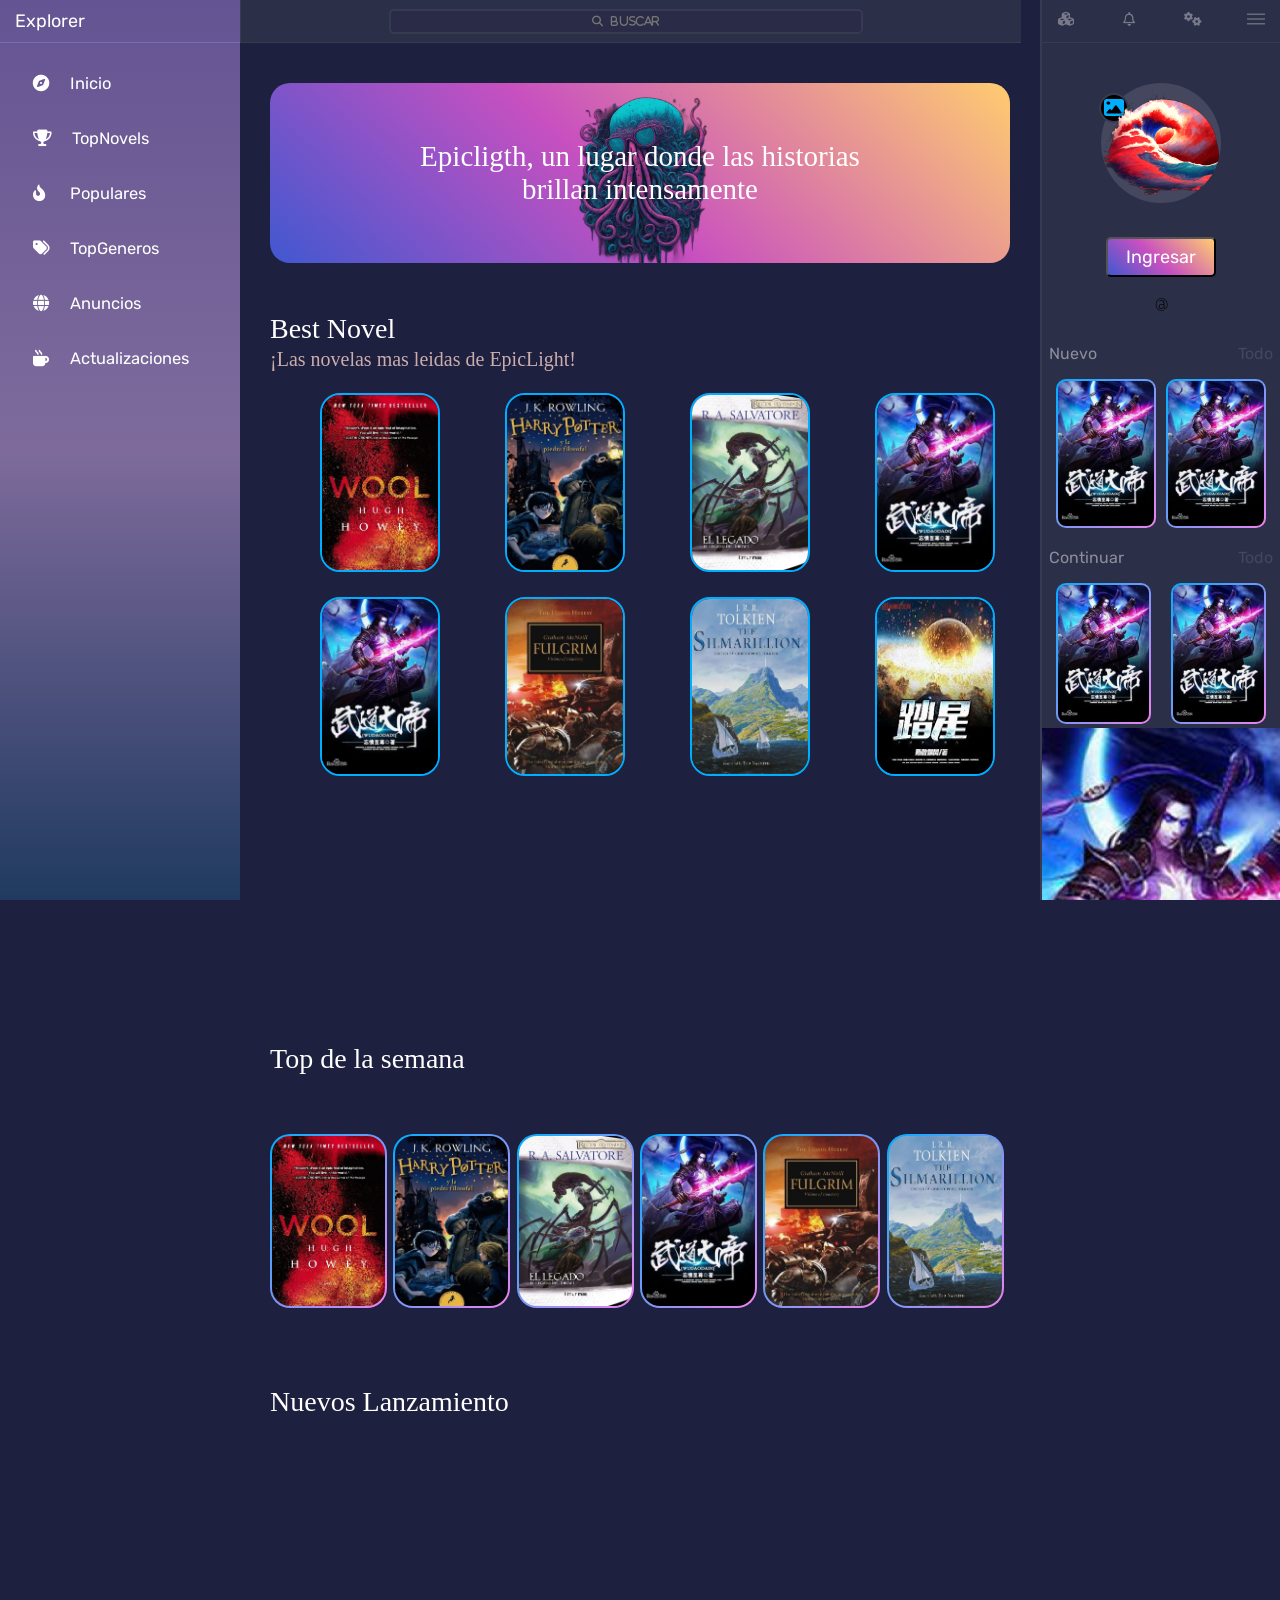
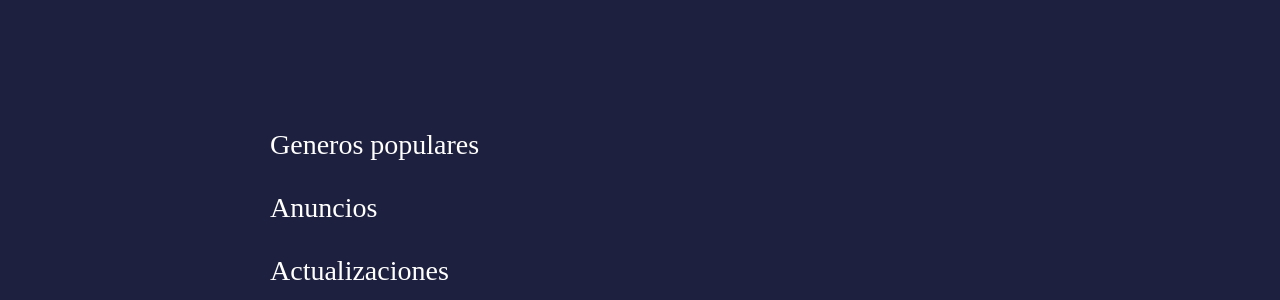
==== index.html @ cf6f4cc6 "Entrega 3" ====
<!DOCTYPE html>
<html lang="es">

<head>
    <meta charset="UTF-8">
    <meta name="viewport" content="width=device-width, initial-scale=1.0">
    <!--Iconos-->
    <link rel="stylesheet" href="https://cdnjs.cloudflare.com/ajax/libs/font-awesome/6.4.0/css/all.min.css"
        integrity="sha512-iecdLmaskl7CVkqkXNQ/ZH/XLlvWZOJyj7Yy7tcenmpD1ypASozpmT/E0iPtmFIB46ZmdtAc9eNBvH0H/ZpiBw=="
        crossorigin="anonymous" referrerpolicy="no-referrer" />
    <!--Icono del titulo-->
    <link rel="icon" href="/asset/img/pulpo.png">
    <!--Css-->
    <link rel="stylesheet" href="/css/style.css">
    <title>EpicLigth</title>
</head>

<body>
    <header class="menu" id="menu_header">
        <div class="cont1">
            <div class="personal    menu_link personal_active">
                <i class="fa-solid fa-cubes"></i>
            </div>
            <div class="notifi menu_link    active">
                <i class="fa-regular fa-bell"></i>
            </div>
            <div class="config   menu_link  active">
                <i class="fa-solid fa-gears"></i>
            </div>
            <div class=" menu_link hamb  active">
                <div class="hamgurger">
                    <span class="line1_hamgurger "></span>
                    <span class="line2_hamgurger "></span>
                    <span class="line3_hamgurger "></span>
                </div>
            </div>
        </div>
        <div class="personal_content">
            <div class="perfil">
                <div class="img_agr">
                    <i class="fa-solid fa-image"></i>
                </div>
                <div class="img_perfil">
                    <a href="#"><img src="/asset/img/perfil.png" alt="foto perfil"></a>
                </div>



                <div class="login">
                    <div class="cont_login_button">
                        <button class="login_ingresar"> Ingresar </button>
                    </div>
                    <div class="login_usuario">
                        <div class="usuario_nombre">
                        </div>
                        <div class="usuario_email">
                        </div>
                    </div>
                </div>









                <div class="actializaciones_personal">
                    <div class="titulo_personal">
                        <p class="anima anima--4 link1" data="Nuevo">Nuevo</p>
                        <p class="anima anima--1 link2">Todo</p>
                    </div>
                    <div class="cont_nuevo">
                        <a href="#" class="cont_nuevo_a">
                            <img src="./asset/img/warlockofthemagusworld.jpeg" class="img_cont_nuevo" alt="algo">
                        </a>
                        <a href="#" class="cont_nuevo_a">
                            <img src="./asset/img/warlockofthemagusworld.jpeg" class="img_cont_nuevo" alt="algo">
                        </a>
                        
                    </div>
                    <div class="titulo_personal">
                        <p class="anima anima--4 link1" data="Continuar">Continuar</p>
                        <p class="anima anima--1 link3">Todo</p>
                    </div>
                    <div class="cont_segir">
                        <a href="#" class="cont_segir_a">
                            <img src="./asset/img/warlockofthemagusworld.jpeg" class="img_cont_nuevo" alt="algo">
                        </a>
                        <a href="#" class="cont_segir_a">
                            <img src="./asset/img/warlockofthemagusworld.jpeg" class="img_cont_nuevo" alt="algo">
                        </a>
                        
                    </div>
                    <div class="cont_segir2">
                        <a href="#" class="cont_segir_a">
                            <img src="./asset/img/warlockofthemagusworld.jpeg" class="img_cont_nuevo" alt="algo">
                        </a>
                        <a href="#" class="cont_segir_a">
                            <img src="./asset/img/warlockofthemagusworld.jpeg" class="img_cont_nuevo" alt="algo">
                        </a>
                        
                    </div>
                </div>
            </div>
        </div>
    </header>
    <header class="header_buscador">
        <div class="buscador" id="buscador">
            <div class="input-group">
                <input type="text" class="buscador_texto" id="input_buscador" placeholder="   Buscar">
            </div>
        </div>
    </header>
    <header class="explorer">
        <div class="tit_explorer">
            <div><a href="#">Explorer</a>
            </div>
            <div class="cont2">
                <div class="cont2_sub">
                    <div class="icon_cont2"></div><i class="fa-solid fa-compass"></i>
                    <div class="cont2_bock anima anima--4" data="Inicio"> <a href="#" class="cont2_block_text">Inicio
                        </a> </div>
                </div>
                <div class="cont2_sub">
                    <div class="icon_cont2"></div><i class="fa-solid fa-trophy"></i>
                    <div class="cont2_bock anima anima--4" data="TopNovels"> <a href="#"
                            class="cont2_block_text">TopNovels </a> </div>
                </div>
                <div class="cont2_sub">
                    <div class="icon_cont2"></div><i class="fa-solid fa-fire-flame-curved"></i>
                    <div class=" popular cont2_bock anima anima--4" data="Populares"> <a href="#"
                            class="cont2_block_text">Populares </a> </div>
                </div>
                <div class="cont2_sub">
                    <div class="icon_cont2"></div><i class="fa-solid fa-tags"></i>
                    <div class="cont2_bock anima anima--4" data="TopPopulares"> <a href="#"
                            class="cont2_block_text">TopGeneros </a>
                    </div>
                </div>
                <div class="cont2_sub">
                    <div class="icon_cont2"></div><i class="fa-solid fa-globe"></i>
                    <div class="cont2_bock anima anima--4" data="Anuncios"> <a href="#"
                            class="cont2_block_text">Anuncios </a> </div>
                </div>
                <div class="cont2_sub">
                    <div class="icon_cont2"></div><i class="fa-solid fa-mug-hot"></i>
                    <div class="cont2_bock anima anima--4" data="Actualizaciones"> <a href="#"
                            class="cont2_block_text">Actualizaciones </a>
                    </div>
                </div>
            </div>
        </div>
    </header>

















    <main class="main_content">
        <div class="main_inicio gradiante">
            <img src="/asset/img/pulpo.png" alt="imagen del inicio">
            <p>Epicligth, un lugar donde las historias brillan intensamente</p>
        </div>
        <div class="topGod">
            <div class="textTop">

                <div class="topTitle">
                    <p>Best Novel</p>
                </div>
                <div class="topSubTitle">
                    <p>¡Las novelas mas leidas de EpicLight!</p>
                </div>
            </div>
            <div class="blockGod blockCont_main">
                <div id="blockTopGod">
                    <div class="topgodcarrusel">
                        <div class="sectionUno" id="topsectionUno">

                        </div>
                        <div class="sectionDos" id="topsectionDos">

                        </div>
                    </div>
                </div>
            </div>
        </div>
        <div class="topSemana">
            <div class="textTop">
                <div class="topTitle">
                    <p>Top de la semana</p>
                </div>
            </div>
            <div class="blockSemana blockCont_main" id="blockTopSemana">
               
            </div>
        </div>
        <div class="nuevasNovelas">
            <div class="textTop">
                <div class="topTitle">
                    <p>Nuevos Lanzamiento</p>
                </div>
            </div>
            <div class="blockNew blockCont_main " id="blockNuevasNovelas"></div>
        </div>
        <div class="topGeneros">
            <div class="textTop">
                <div class="topTitle">
                    <p>Generos populares</p>
                </div>
            </div>
        </div>
        <div class="anuncio">
            <div class="textTop">
                <div class="topTitle">
                    <p>Anuncios</p>
                </div>
            </div>
        </div>
        <div class="actuasaciones">
            <div class="textTop">
                <div class="topTitle">
                    <p>Actualizaciones</p>
                </div>
            </div>
        </div>
    </main>







    <div class="ingresar_box">
        <a class="ingresar_icono_cerrar" id="icono_cerrar"><i class="fa-solid fa-xmark"></i></a>

        <div class="box_ingresar login">
            <h2>Ingresar</h2>
            <form action="#">
                <div class="input_box_ingresar">
                    <span class="icono"><i class="fa-solid fa-at"></i></span>
                    <input class="inputIngreso" type="email" name="email" required id="email"
                        placeholder="Correo electrónico" title="Introduce tu dirección de correo electrónico">
                    <label for="email">Email</label>
                </div>
                <div class="input_box_ingresar">
                    <span class="icono"><i class="fa-solid fa-lock"></i></span>
                    <input class="inputIngreso" type="password" name="password" required id="contraseña"
                        placeholder="Contraseña" title="Introduce tu contraseña">
                    <label for="contraseña">Contraseña</label>
                </div>
                <div class="recuerdame">
                    <label><input class="inputIngreso" type="checkbox" name="checkbox">Recordar</label>
                    <a href="#">¿Olvidaste tu contraseña?</a>
                </div>
                <button type="submit" class="btn" id="login_button">Ingresar</button>
                <div class="login-registrar">
                    <p>¿No estás registrado? <a href="#" class="registrar-link">Registrar</a></p>
                </div>
            </form>
        </div>

        <div class="box_ingresar registrar">
            <h2>Registrar</h2>
            <form action="#">
                <div class="input_box_ingresar">
                    <span class="icono"><i class="fa-solid fa-user"></i></span>
                    <input class="inputRegistro" name="nombreUs" type="text" required placeholder="Nombre de Usuario"
                        title="Introduce tu nombre de usuario">
                    <label for="nombreUs">Nombre de Usuario</label>
                </div>
                <div class="input_box_ingresar">
                    <span class="icono"><i class="fa-solid fa-at"></i></span>
                    <input class="inputRegistro" name="emailUs" type="email" required placeholder="Correo electrónico"
                        title="Introduce tu dirección de correo electrónico">
                    <label for="emailUs">Email</label>
                </div>
                <div class="input_box_ingresar">
                    <span class="icono"><i class="fa-solid fa-lock"></i></span>
                    <input class="inputRegistro" name="passwordUs" type="password" required placeholder="Contraseña"
                        title="Introduce tu contraseña">
                    <label for="passwordUs">Contraseña</label>
                </div>
                <div class="terminosycondiciones">
                    <label><input class="inputRegistro" name="checkboxReg" type="checkbox"> Acepto los términos y
                        condiciones</label>
                </div>
                <button type="submit" name="submit" class="btn" id="register_button">Registrar</button>
                <div class="login-registrar">
                    <p>¿Ya tienes una cuenta? <a href="#" class="ingresar-link">Ingresar</a></p>
                </div>
            </form>
        </div>



    </div>

    <script src="./js/login.js" type="module"></script>
    <script src="/js/menu.js" type="module"></script>
    <script src="/js/main.js"></script>

</body>

</html>
---- css/style.css ----
@import url("https://fonts.googleapis.com/css2?family=Cormorant+Garamond:ital@0;1&family=Raleway:ital,wght@0,200;0,500;1,200;1,500&family=Rubik:ital,wght@0,300;1,300&display=swap");
*,
*:before,
*::after {
  box-sizing: border-box;
}

html,
body {
  font-size: 16px;
  margin: 0;
  padding: 0;
  background-color: #1d203e;
}

/* Estilos para la barra de desplazamiento */
/* Estilos para la barra de desplazamiento */
/* Estilos para la barra de desplazamiento */
.anima {
  position: relative;
  display: block;
  text-decoration: none;
  text-align: center;
  cursor: pointer;
  width: fit-content;
  width: -moz-fit-content; /* Agregar prefijo -moz- para Firefox */
  z-index: 0;
  transition: all 450ms ease;
}
.anima::after, .anima::before {
  content: "";
  display: block;
  position: absolute;
  transition: width 540ms, opacity 300ms ease;
}

/* anima 1 */
.anima--1 {
  padding: 0 6px;
}
.anima--1::before, .anima--1::after {
  top: 0;
  bottom: 0;
  margin: auto 0;
  height: 0.1em;
  width: 0;
}
.anima--1::before {
  left: 0;
}
.anima--1::after {
  background-color: #ff29ad;
  right: 0;
}
.anima--1:hover {
  color: #ff29ad;
  text-shadow: 0px 0px #ff29ad;
}
.anima--1:hover::before {
  width: 60%;
  transition: width 250ms ease;
  background-color: #ff29ad;
}
.anima--1:hover::after {
  width: 100%;
  background-color: transparent;
}

/* anima 4 */
.anima--4::before {
  content: attr(data);
  top: 0;
  left: 0;
  width: 0;
  height: 100%;
  color: #00aeff;
  z-index: 1;
  overflow: hidden;
  text-shadow: 0 0 2px #00aeff;
  transition: all 480ms ease-in-out;
}
.anima--4:hover::before {
  width: 100%;
}

.hamgurger {
  justify-content: center;
  align-items: center;
  margin-top: 14px;
  margin-right: -30px;
  width: 30px;
  height: 30px;
  transform: translate(-50%, -50%) scale(0.6);
  cursor: pointer;
  z-index: 9999999;
}
.hamgurger:hover span {
  background-color: #00aeff;
}
.hamgurger span {
  display: block;
  width: 100%;
  height: 2px;
  background: rgb(120, 122, 138);
  margin-top: 6px;
  transform-origin: 0px 100%;
  transition: all 300ms;
}

.activeline1_hamgurger {
  transform: rotate(45deg) translate(-2px, 1px);
}

.activeline2_hamgurger {
  opacity: 0;
  margin-left: -30px;
}

.activeline3_hamgurger {
  transform: rotate(-45deg) translate(-4px, 2px);
}

.menu {
  position: fixed;
  height: 55px;
  overflow: hidden;
  top: 0;
  right: 0;
  background-color: rgb(44, 47, 72);
  width: 240px;
  height: 100vh;
  justify-content: center;
  align-items: center;
  transition: 0.3s;
  border-left: 2px solid rgb(55, 58, 81);
  z-index: 9999;
  font-family: "Rubik", sans-serif;
}
.menu .cont1 {
  display: flex;
  flex-direction: row;
  justify-content: space-around;
  align-items: center;
  border-bottom: 0.5px solid rgb(55, 58, 81);
  gap: 15px;
}
.menu .cont1 .hamb {
  display: flex;
  justify-content: center;
  align-items: center;
}
.menu .cont1 .menu_link {
  display: flex;
  justify-content: center;
  cursor: pointer;
  padding-top: 12px;
  font-size: 18px;
  background-color: rgb(44, 47, 72);
  width: 62.5px;
  height: 42px;
  font-size: 14px;
  font-family: "arial";
}
.menu .cont1 .menu_link i {
  color: rgb(120, 122, 138);
}
.menu .cont1 .menu_link i:hover {
  color: #00aeff;
}
.menu .personal_content {
  display: flex;
  flex-direction: column;
  justify-content: center;
  align-items: center;
}
.menu .personal_content .perfil {
  display: flex;
  flex-direction: column;
  justify-content: center;
  align-items: center;
}
.menu .personal_content .perfil .img_agr {
  position: absolute;
  display: flex;
  justify-content: center;
  align-items: center;
  width: 30px;
  height: 30px;
  border-radius: 100px;
  margin: -175px 95px 0px 0px;
  cursor: pointer;
  background-color: #000000;
  border: 2px solid rgb(55, 58, 81);
}
.menu .personal_content .perfil .img_agr i {
  font-size: 20px;
  background: #00aeff;
  -webkit-background-clip: text;
  -webkit-text-fill-color: transparent;
}
.menu .personal_content .perfil .img_perfil {
  border-radius: 100px;
  display: flex;
  width: 120px;
  height: 120px;
  overflow: hidden;
  margin-top: 40px;
  margin-bottom: 9px;
  background-color: #44475d;
}
.menu .personal_content .perfil .img_perfil img {
  width: 120px;
  box-shadow: 2px 2px 10px 5px rgba(255, 255, 255, 0.2431372549);
  filter: brightness(120%) saturate(100%);
}
.menu .personal_content .perfil .login {
  display: flex;
  flex-direction: column;
  justify-content: center;
  align-items: center;
  font-family: "Raleway", sans-serif;
}
.menu .personal_content .perfil .login .cont_login_button {
  display: flex;
}
.menu .personal_content .perfil .login .cont_login_button .login_ingresar {
  display: flex;
  justify-content: center;
  align-items: center;
  width: 110px;
  height: 40px;
  margin-top: 25px;
  border-radius: 5px;
  background: linear-gradient(43deg, #4158D0 0%, #C850C0 46%, #FFCC70 100%);
  font-size: 18px;
  color: #ffffff;
  font-family: "Rubik", sans-serif;
}
.menu .personal_content .perfil .login .cont_login_button .login_usuario {
  display: none;
}
.menu .personal_content .perfil .login .cont_login_button .login_usuario .usuario {
  display: flex;
  text-align: center;
  font-size: 22px;
  color: #ffffff;
}
.menu .personal_content .perfil .login .cont_login_button .login_usuario .usuario_nombre {
  display: flex;
  margin-top: -25px;
  text-align: center;
  color: #44475d;
}
.menu .personal_content .actializaciones_personal {
  display: flex;
  flex-direction: column;
  align-items: center;
  width: 250px;
  height: 20px;
  color: #8d8e9b;
}
.menu .personal_content .actializaciones_personal .cont_nuevo {
  display: flex;
  gap: 10px;
}
.menu .personal_content .actializaciones_personal .cont_nuevo .cont_nuevo_a .img_cont_nuevo {
  width: 100px;
  border-radius: 10px;
  padding: 2px;
  background-image: linear-gradient(to bottom right, #00aeff, violet);
  box-sizing: border-box;
}
.menu .personal_content .actializaciones_personal .cont_segir {
  display: flex;
  gap: 20px;
}
.menu .personal_content .actializaciones_personal .cont_segir .cont_segir_a .img_cont_nuevo {
  width: 95px;
  border-radius: 10px;
  padding: 2px;
  background-image: linear-gradient(to bottom right, #00aeff, violet);
  box-sizing: border-box;
}
.menu .personal_content .actializaciones_personal .titulo_personal {
  display: flex;
  flex-direction: row;
  align-items: center;
  justify-content: space-between;
  width: 230px;
  margin-left: 5px;
  color: #8d8e9b;
}
.menu .personal_content .actializaciones_personal .titulo_personal .link1 {
  color: #8d8e9b;
}
.menu .personal_content .actializaciones_personal .titulo_personal .link2 {
  color: #44475d;
}
.menu .personal_content .actializaciones_personal .titulo_personal .link3 {
  color: #44475d;
}
.menu .personal_content .actializaciones_personal .link1 {
  color: #8d8e9b;
}

.buscador {
  display: flex;
  position: fixed;
  z-index: 2;
  right: 240px;
  left: 240px;
  height: 43px;
  width: calc(100vw - 499px);
  background-color: rgb(44, 47, 72);
  flex-direction: row;
  justify-content: center;
  align-items: center;
  border: 1px solid rgb(55, 58, 81);
  border-right: none;
  border-top: none;
}
.buscador #input_buscador {
  color: #00aeff;
}
.buscador .buscador_texto {
  width: 37vw;
  height: 25px;
  border-radius: 5px;
  background-color: #2a2c47;
  margin-right: 10px;
  font-family: "Font Awesome 5 Free";
  font-weight: 600;
  font-size: 11px;
  text-align: center;
  border: 2px solid rgb(55, 58, 81);
}

.explorer {
  width: 240px;
  height: 100vh;
  background: linear-gradient(to bottom, #655493, #7e6b9c);
  background: linear-gradient(to bottom, rgb(32, 58, 96), rgb(32, 58, 96), rgb(180, 1, 1));
  background: linear-gradient(to bottom, #655493, #7e6b9c, rgb(180, 1, 1));
  background: linear-gradient(to bottom, #655493, #7e6b9c, rgb(32, 58, 96));
  position: fixed;
  display: flex;
  flex-direction: column;
  font-family: "Rubik", sans-serif;
}
.explorer .tit_explorer {
  height: 43px;
  background-color: transparent;
  border-bottom: 1px solid #7d6cb0;
  display: flex;
  align-items: center;
  padding-left: 15px;
  font-size: 18px;
}
.explorer .tit_explorer a {
  text-decoration: none;
  color: #ffffff;
}
.explorer .cont2 {
  margin-top: 350px;
  display: flex;
  flex-direction: column;
  gap: 15px;
  width: 200px;
  margin-left: -77px;
  padding-top: 50px;
  font-size: 16.5px;
}
.explorer .cont2 .cont2_sub {
  display: flex;
  align-items: center;
  justify-content: start;
  gap: 10px;
  border-radius: 5px;
  height: 40px;
  width: 210px;
  margin-left: 15px;
  margin-right: 15px;
}
.explorer .cont2 .cont2_sub:hover {
  border: solid 2px transparent;
  border-radius: 7px;
  background-image: linear-gradient(#655493, #655493), linear-gradient(to right bottom, #00aeff 0%, #a9aeff 70%, #a9aeff 100%);
  background-origin: border-box;
  background-clip: content-box, border-box;
  box-shadow: 0 0 10px rgba(0, 0, 0, 0.5);
}
.explorer .cont2 .cont2_sub:hover i {
  color: rgb(49, 6, 125);
}
.explorer .cont2 .cont2_sub .popular {
  margin: 5px;
}
.explorer .cont2 .cont2_sub i {
  padding-right: 10px;
  color: #ffffff;
}

.ingresar_box {
  width: 400px;
  height: 440px;
  top: 20vh;
  left: calc(50vw - 210px);
  transform: scale(0);
  position: fixed;
  display: flex;
  justify-content: center;
  align-items: center;
  overflow: hidden;
  border: 2px solid rgba(255, 255, 255, 0.5);
  border-radius: 20px;
  box-shadow: 0 0 30px rgba(0, 0, 0, 0.5);
  z-index: 20;
  transition: transform 0.5s ease, height 0.2s ease;
  background: transparent;
  backdrop-filter: blur(20px);
  -webkit-backdrop-filter: blur(10px);
}
.ingresar_box .ingresar_icono_cerrar {
  position: absolute;
  display: flex;
  justify-content: center;
  align-items: center;
  cursor: pointer;
  top: 0;
  right: 0;
  height: 45px;
  width: 45px;
  z-index: 1;
  background: #a9aeff;
  color: #ffffff;
  font-size: 2em;
  border-bottom-left-radius: 20px;
}
.ingresar_box .box_ingresar {
  width: 100%;
  padding: 40px;
}
.ingresar_box .box_ingresar h2 {
  font-size: 2em;
  color: #a9aeff;
  text-align: center;
}
.ingresar_box .box_ingresar .input_box_ingresar {
  position: relative;
  width: 100%;
  height: 50px;
  border-bottom: 2px solid #2a2c47;
  margin: 30px 0;
}
.ingresar_box .box_ingresar .input_box_ingresar label {
  position: absolute;
  top: 50%;
  left: 5px;
  transform: translateY(-50%);
  font-size: 1em;
  color: #a9aeff;
  font-weight: 500;
  pointer-events: none;
}
.ingresar_box .box_ingresar .input_box_ingresar input {
  width: 100%;
  height: 100%;
  background: transparent;
  border: none;
  outline: none;
  font-size: 1em;
  color: #00aeff;
  font-weight: 600;
  padding: 0 35px 0 5px;
}
.ingresar_box .box_ingresar .input_box_ingresar input:focus ~ label,
.ingresar_box .box_ingresar .input_box_ingresar input:valid ~ label {
  top: -5px;
}
.ingresar_box .box_ingresar .input_box_ingresar .icono {
  position: absolute;
  right: 8px;
  bottom: 10px;
  font-size: 1.2em;
  color: #00aeff;
}
.ingresar_box .box_ingresar .recuerdame {
  font-size: 0.9em;
  color: #00aeff;
  font-weight: 500;
  margin: -15px 0 15px;
  display: flex;
  justify-content: space-between;
  align-items: center;
}
.ingresar_box .box_ingresar .recuerdame label input {
  accent-color: #00aeff;
  margin-right: 3px;
}
.ingresar_box .box_ingresar .recuerdame a {
  color: #ffffff;
  text-decoration: none;
}
.ingresar_box .box_ingresar .recuerdame a:hover {
  text-decoration: underline;
}
.ingresar_box .box_ingresar .terminosycondiciones {
  font-size: 0.9em;
  color: #00aeff;
  font-weight: 500;
  margin: -15px 0 15px;
  display: flex;
  justify-content: space-between;
  align-items: center;
}
.ingresar_box .box_ingresar .terminosycondiciones label input {
  accent-color: #00aeff;
  margin-right: 3px;
}
.ingresar_box .box_ingresar .terminosycondiciones a {
  color: #00aeff;
  text-decoration: none;
}
.ingresar_box .box_ingresar .terminosycondiciones a:hover {
  text-decoration: underline;
}
.ingresar_box .btn {
  width: 100%;
  height: 40px;
  background: #162938;
  border: none;
  border-radius: 6px;
  cursor: pointer;
  font-size: 1em;
  color: #ffffff;
}
.ingresar_box .login-registrar {
  font-size: 0.9em;
  color: #a9aeff;
  text-align: center;
  font-weight: 500;
  margin: 25px 0 10px;
}
.ingresar_box .login-registrar p a {
  color: #ffffff;
  text-decoration: none;
}
.ingresar_box .login-registrar p a:hover {
  text-decoration: underline;
}
.ingresar_box .registrar {
  position: absolute;
  transform: translateX(400px);
}

.login_buttonactive {
  display: none !important;
}

.active_ingresarBox {
  margin-top: -40px;
  height: 520px;
}
.active_ingresarBox .login {
  transform: translateX(-400px);
  transition: height 0.2s ease, transform 0.2s ease;
}
.active_ingresarBox .registrar {
  transform: translate(0px);
  transition: height 0.2s ease, transform 0.2s ease;
}

.active {
  height: 43px;
  transition: height 0.2s ease;
}
.active.actializaciones_personal {
  display: none;
}
.active.ingresar_box {
  margin-left: 500px;
}

.active_login_ingresar {
  transform: scale(1);
}

@media screen and (max-width: 900px) {
  .explorer {
    display: none;
  }
  .buscador {
    left: 0;
    width: calc(100vw - 257px);
  }
}
@media screen and (max-width: 600px) {
  .menu {
    width: 100vw;
  }
  .header_buscador {
    position: absolute;
  }
  .header_buscador .buscador {
    position: absolute;
    margin-top: 43px;
    width: 100vh;
    justify-content: center;
  }
  .header_buscador .buscador input {
    position: absolute;
    width: 95vw;
    top: 10px;
    left: 0;
    right: 0;
    bottom: 10px;
  }
}
.main_content {
  background-color: transparent;
  position: absolute;
  left: 240px;
  right: 240px;
  top: 43px;
  display: flexbox;
  gap: 35px;
  align-items: center;
  justify-content: center;
  min-height: calc(200vh - 43px);
  margin-left: 30px;
  margin-right: 30px;
  margin-top: 40px;
}
.main_content .main_inicio {
  position: relative;
  display: flex;
  color: white;
  justify-content: center;
  align-items: center;
  min-height: 180px;
  margin-bottom: 50px;
  overflow: hidden;
  border-radius: 20px;
  z-index: 1;
  background-color: #4158D0;
  background-image: linear-gradient(43deg, #4158D0 0%, #C850C0 46%, #FFCC70 100%);
}
.main_content .main_inicio img {
  position: absolute;
  z-index: 0;
  width: 160px;
}
.main_content .main_inicio p {
  z-index: 90;
  font-size: 29px;
  text-align: center;
  max-width: 460px;
  margin: 15px;
}
.main_content .textTop .topTitle {
  color: white;
  font-size: 28px;
  width: 600px;
  height: 35px;
  text-align: start;
  margin-bottom: 10px;
}
.main_content .textTop .topSubTitle {
  width: 600px;
  height: 45px;
  margin-top: -20px;
  color: rgb(203, 173, 173);
  font-size: 20px;
}
.main_content .blockCont_main {
  width: 100%;
  height: 400px;
  border-radius: 20px;
  height: 270px;
}
.main_content .blockGod {
  height: 550px;
}
.main_content .blockGod a {
  text-decoration: none;
}
.main_content .blockGod .topgodcarrusel {
  display: flex;
  flex-direction: column;
  gap: 25px;
  overflow: hidden;
}
.main_content .blockGod .topgodcarrusel .sectionUno {
  display: flex;
}
.main_content .blockGod .topgodcarrusel .sectionDos {
  display: flex;
}
.main_content .blockGod .topgodcarrusel .carusel {
  margin-left: 50px;
  display: flex;
  flex-direction: row;
  width: 50%;
  justify-content: space-between;
}
.main_content .blockGod .topgodcarrusel .carusel img {
  width: 80%;
  max-width: 200px;
  min-width: 120px;
  height: 100%;
  border-radius: 20px;
  border: 2px solid #00aeff;
  margin: 10;
}
.main_content .blockGod .topgodcarrusel .carusel p {
  position: sticky;
  color: white;
  margin-left: -200px;
  bottom: 0;
  writing-mode: vertical-rl;
  text-orientation: upright;
  font-size: 20px;
  letter-spacing: -2px;
  font-family: "Raleway", sans-serif;
}
.main_content .topSemana {
  margin-top: 100px;
}
.main_content .topSemana .blockSemana {
  width: 100%;
  display: flex;
  justify-content: space-between;
  align-items: center;
}
.main_content .topSemana .blockSemana .semanaTop {
  display: flex;
  justify-content: space-between;
  align-items: center;
}
.main_content .topSemana .blockSemana .img_blocksemana {
  width: 95%;
  max-width: 200px;
  border-radius: 20px;
  padding: 5px;
  background-image: linear-gradient(to bottom right, #00aeff, violet);
  box-sizing: border-box;
  padding: 2px;
}

@media screen and (max-width: 900px) {
  .main_content {
    left: 0;
  }
}
@media screen and (max-width: 600px) {
  .main_content {
    top: 86px;
  }
}

/*# sourceMappingURL=style.css.map */
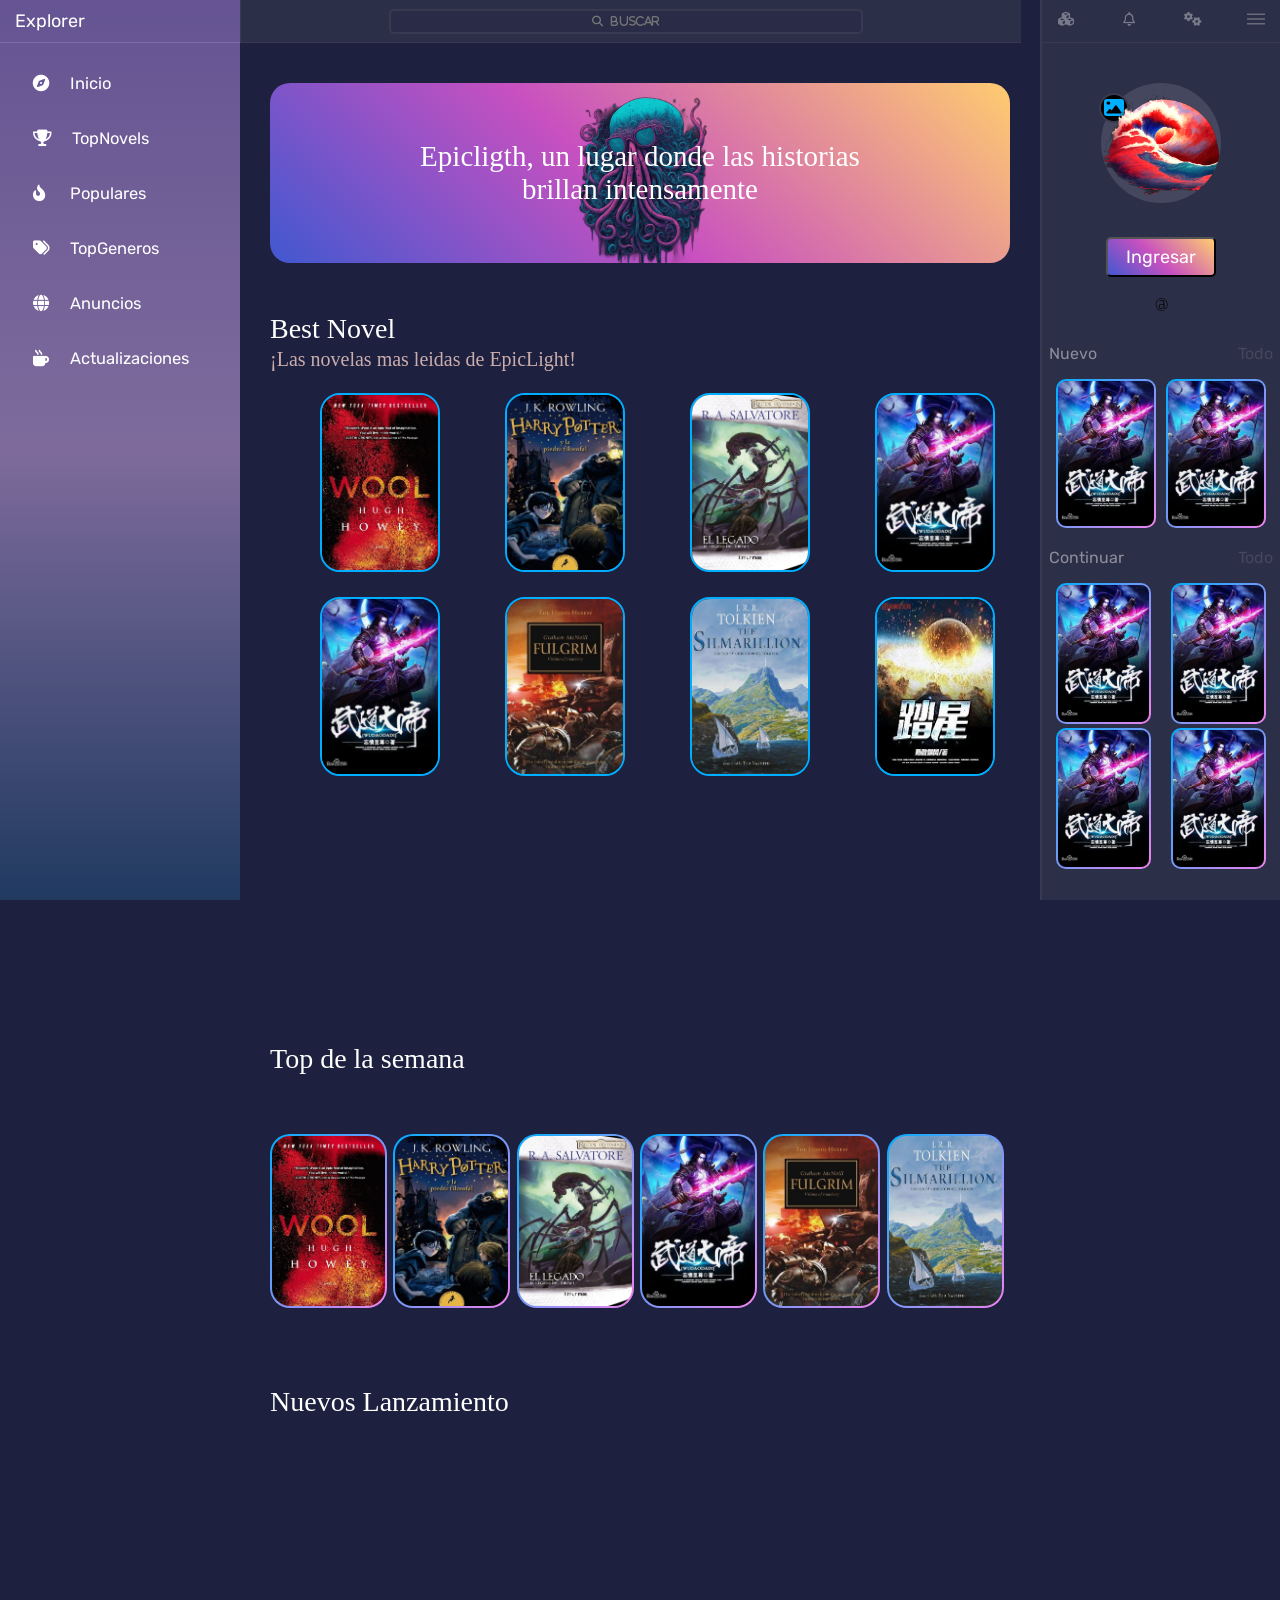
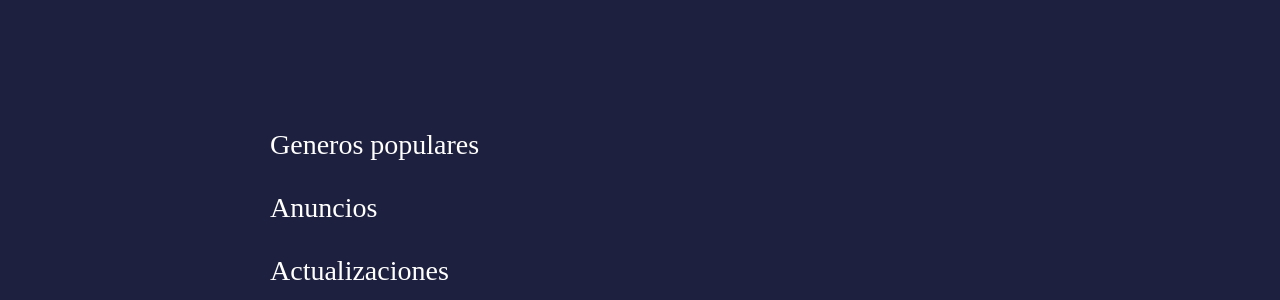
==== commit 20a7490c: "modif de js para pag de github" ====
--- a/index.html
+++ b/index.html
@@ -9,9 +9,9 @@
         integrity="sha512-iecdLmaskl7CVkqkXNQ/ZH/XLlvWZOJyj7Yy7tcenmpD1ypASozpmT/E0iPtmFIB46ZmdtAc9eNBvH0H/ZpiBw=="
         crossorigin="anonymous" referrerpolicy="no-referrer" />
     <!--Icono del titulo-->
-    <link rel="icon" href="/asset/img/pulpo.png">
+    <link rel="icon" href="./asset/img/pulpo.png">
     <!--Css-->
-    <link rel="stylesheet" href="/css/style.css">
+    <link rel="stylesheet" href="./css/style.css">
     <title>EpicLigth</title>
 </head>
 
@@ -41,7 +41,7 @@
                     <i class="fa-solid fa-image"></i>
                 </div>
                 <div class="img_perfil">
-                    <a href="#"><img src="/asset/img/perfil.png" alt="foto perfil"></a>
+                    <a href="#"><img src="./asset/img/perfil.png" alt="foto perfil"></a>
                 </div>
 
 
@@ -93,7 +93,7 @@
                         </a>
                         
                     </div>
-                    <div class="cont_segir2">
+                    <div class="cont_segir">
                         <a href="#" class="cont_segir_a">
                             <img src="./asset/img/warlockofthemagusworld.jpeg" class="img_cont_nuevo" alt="algo">
                         </a>
@@ -172,7 +172,7 @@
 
     <main class="main_content">
         <div class="main_inicio gradiante">
-            <img src="/asset/img/pulpo.png" alt="imagen del inicio">
+            <img src="./asset/img/pulpo.png" alt="imagen del inicio">
             <p>Epicligth, un lugar donde las historias brillan intensamente</p>
         </div>
         <div class="topGod">
@@ -311,8 +311,8 @@
     </div>
 
     <script src="./js/login.js" type="module"></script>
-    <script src="/js/menu.js" type="module"></script>
-    <script src="/js/main.js"></script>
+    <script src="./js/menu.js" type="module"></script>
+    <script src="./js/main.js" type="module"></script>
 
 </body>
 
